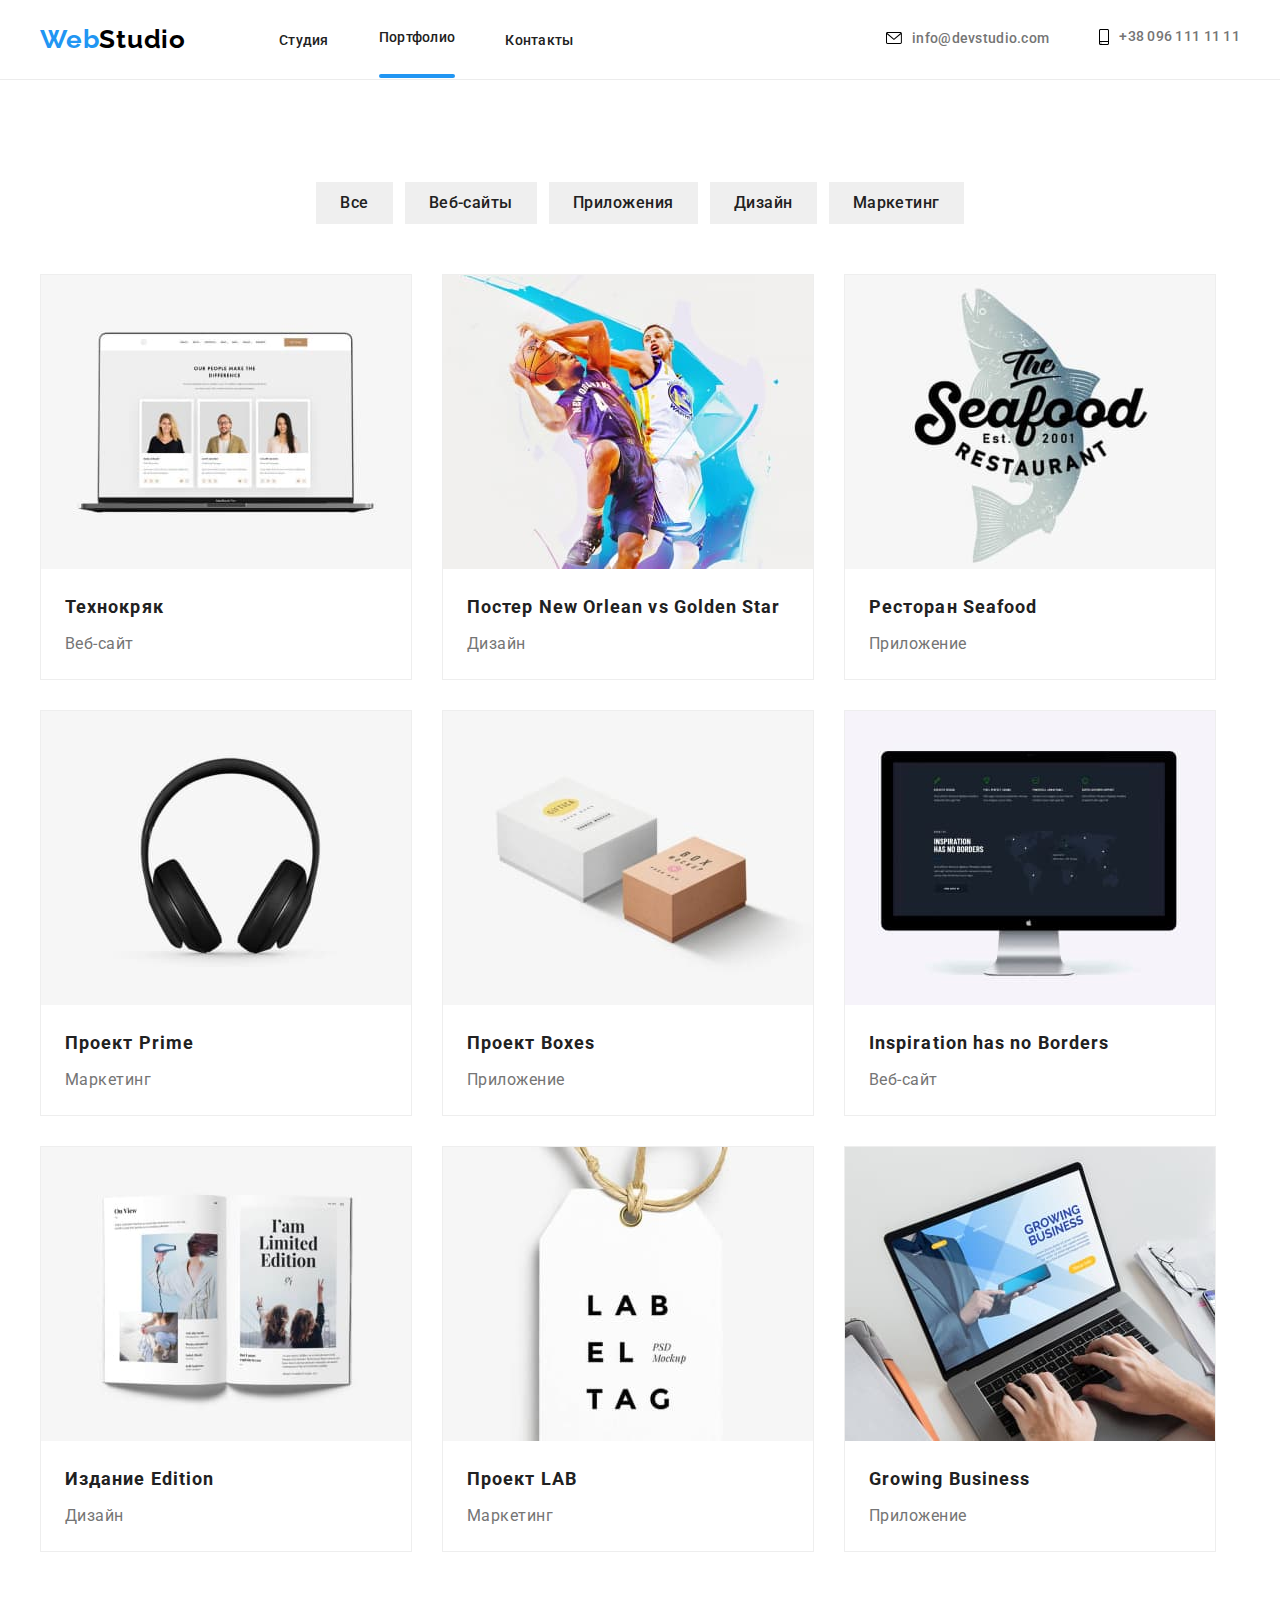
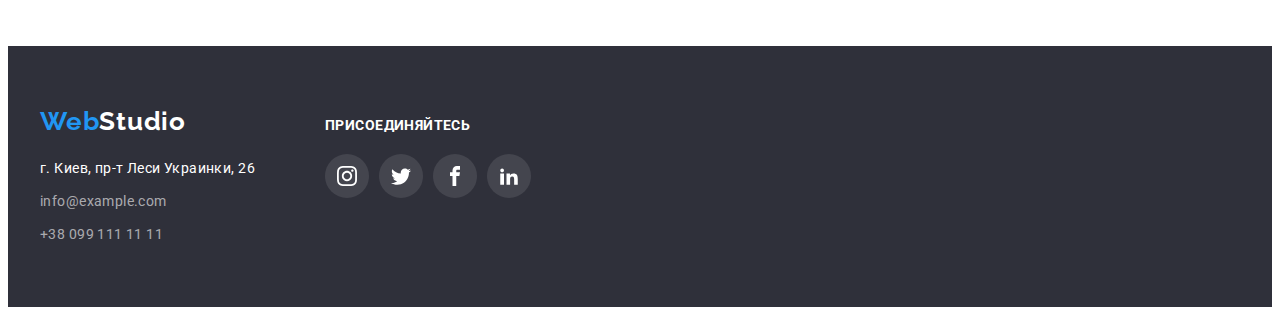
==== portfolio.html @ f1d1b4cc "create hw-06" ====
<!DOCTYPE html>
<html lang="ru">
  <head>
    <meta charset="UTF-8" />
    <meta http-equiv="X-UA-Compatible" content="IE=edge" />
    <meta name="viewport" content="width=device-width, initial-scale=1.0" />
    <link
      rel="stylesheet"
      href="https://cdnjs.cloudflare.com/ajax/libs/modern-normalize/1.1.0/modern-normalize.min.css"
      integrity="sha512-wpPYUAdjBVSE4KJnH1VR1HeZfpl1ub8YT/NKx4PuQ5NmX2tKuGu6U/JRp5y+Y8XG2tV+wKQpNHVUX03MfMFn9Q=="
      crossorigin="anonymous"
      referrerpolicy="no-referrer"
    />
    <link rel="stylesheet" href="./css/styles.css" />
    <link rel="preconnect" href="https://fonts.googleapis.com" />
    <link rel="preconnect" href="https://fonts.gstatic.com" crossorigin />
    <link
      href="https://fonts.googleapis.com/css2?family=Raleway:wght@700&family=Roboto:wght@400;500;700;900&display=swap"
      rel="stylesheet"
    />
    <title>Портфолио</title>
  </head>
  <body>
    <!--heder-->
    <header class="heder">
      <div class="container heder-content">
        <nav class="heder-nav">
          <a class="link-logo heder-logo" href="/"
            ><span class="top-logo"
              ><span class="logo-color" lang="en">Web</span>Studio
            </span>
          </a>
          <ul class="list-page">
            <li class="item-list-page">
              <a class="link-page" href="./index.html">Студия</a>
            </li>
            <li class="item-list-page">
              <a class="link-page current-page" href="./portfolio.html"
                >Портфолио</a
              >
            </li>
            <li class="item-list-page">
              <a class="link-page" href="Контакты/">Контакты</a>
            </li>
          </ul>
        </nav>

        <ul class="list-contacts">
          <li class="list-contacts-item">
            <a class="contacts" href="mailto:info@devstudio.com">
              <svg class="contacts-icon" width="16" height="12">
                <use href="./images/icons.svg#icon-envelope"></use>
              </svg>
              info@devstudio.com</a
            >
          </li>
          <li class="list-contacts-item">
            <a class="contacts" href="tel:+380961111111">
              <svg class="contacts-icon" width="10" height="16">
                <use href="./images/icons.svg#icon-smartphone"></use>
              </svg>
              +38 096 111 11 11</a
            >
          </li>
        </ul>
      </div>
    </header>
    <!--main content-->
    <main>
      <section class="section">
        <div class="container">
          <!--menu-filter-->
          <div class="container-buttons">
            <ul class="list-filter">
              <li class="list-filter-item">
                <button class="link" type="button">Все</button>
              </li>
              <li class="list-filter-item">
                <button class="link" type="button">Веб-сайты</button>
              </li>
              <li class="list-filter-item">
                <button class="link" type="button">Приложения</button>
              </li>
              <li class="list-filter-item">
                <button class="link" type="button">Дизайн</button>
              </li>
              <li class="list-filter-item">
                <button class="link" type="button">Маркетинг</button>
              </li>
            </ul>
          </div>

          <!--item list-->

          <h1 class="visually-hidden">Портфолио WebStudio</h1>

          <div class="container-projects">
            <ul class="projects-list">
              <li class="projects-item">
                <a class="projects-link" href="">
                  <div class="projects-thumb">
                    <img
                      src="./images/project-1.jpg"
                      alt="пример вебсайта Технокряк"
                      width="370"
                      height="294"
                    />
                    <div class="filter-description">
                      <p class="filter-description-text">
                        Ресурс предлагает комплексные предложения с разным
                        уровнем функционала и сервисов. Все это позволит
                        посетителю получить исчерпывающие сведения о компании
                        или частном лице.
                      </p>
                    </div>
                  </div>
                  <div class="description-projects">
                    <h2 class="projects-title">Технокряк</h2>
                    <p class="filter-title">Веб-сайт</p>
                  </div>
                </a>
              </li>
              <li class="projects-item">
                <a class="projects-link" href="">
                  <div class="projects-thumb">
                    <img
                      src="./images/project-2.jpg"
                      alt="постер баскетбольной команды"
                      width="370"
                      height="294"
                    />
                    <div class="filter-description">
                      <p class="filter-description-text">
                        Ресурс предлагает комплексные предложения с разным
                        уровнем функционала и сервисов. Все это позволит
                        посетителю получить исчерпывающие сведения о компании
                        или частном лице.
                      </p>
                    </div>
                  </div>
                  <div class="description-projects">
                    <h2 class="projects-title">
                      Постер <span lang="en">New Orlean vs Golden Star</span>
                    </h2>
                    <p class="filter-title">Дизайн</p>
                  </div>
                </a>
              </li>
              <li class="projects-item">
                <a class="projects-link" href="">
                  <div class="projects-thumb">
                    <img
                      src="./images/project-3.jpg"
                      alt="приложение для ресторана морепродуктов"
                      width="370"
                      height="294"
                    />
                    <div class="filter-description">
                      <p class="filter-description-text">
                        Ресурс предлагает комплексные предложения с разным
                        уровнем функционала и сервисов. Все это позволит
                        посетителю получить исчерпывающие сведения о компании
                        или частном лице.
                      </p>
                    </div>
                  </div>
                  <div class="description-projects">
                    <h2 class="projects-title">
                      Ресторан <span lang="en">Seafood</span>
                    </h2>
                    <p class="filter-title">Приложение</p>
                  </div>
                </a>
              </li>
              <li class="projects-item">
                <a class="projects-link" href="">
                  <div class="projects-thumb">
                    <img
                      src="./images/project-4.jpg"
                      alt="маркетинг проект Прайм"
                      width="370"
                      height="294"
                    />
                    <div class="filter-description">
                      <p class="filter-description-text">
                        Ресурс предлагает комплексные предложения с разным
                        уровнем функционала и сервисов. Все это позволит
                        посетителю получить исчерпывающие сведения о компании
                        или частном лице.
                      </p>
                    </div>
                  </div>

                  <div class="description-projects">
                    <h2 class="projects-title">
                      Проект <span lang="en">Prime</span>
                    </h2>
                    <p class="filter-title">Маркетинг</p>
                  </div>
                </a>
              </li>
              <li class="projects-item">
                <a class="projects-link" href="">
                  <div class="projects-thumb">
                    <img
                      src="./images/project-5.jpg"
                      alt="проект Коробки"
                      width="370"
                      height="294"
                    />
                    <div class="filter-description">
                      <p class="filter-description-text">
                        Ресурс предлагает комплексные предложения с разным
                        уровнем функционала и сервисов. Все это позволит
                        посетителю получить исчерпывающие сведения о компании
                        или частном лице.
                      </p>
                    </div>
                  </div>

                  <div class="description-projects">
                    <h2 class="projects-title">
                      Проект <span lang="en">Boxes</span>
                    </h2>
                    <p class="filter-title">Приложение</p>
                  </div>
                </a>
              </li>
              <li class="projects-item">
                <a class="projects-link" href="">
                  <div class="projects-thumb">
                    <img
                      src="./images/project-6.jpg"
                      alt="проект Вдохновение не имеет границ "
                      width="370"
                      height="294"
                    />
                    <div class="filter-description">
                      <p class="filter-description-text">
                        Ресурс предлагает комплексные предложения с разным
                        уровнем функционала и сервисов. Все это позволит
                        посетителю получить исчерпывающие сведения о компании
                        или частном лице.
                      </p>
                    </div>
                  </div>

                  <div class="description-projects">
                    <h2 class="projects-title" lang="en">
                      Inspiration has no Borders
                    </h2>
                    <p class="filter-title">Веб-сайт</p>
                  </div>
                </a>
              </li>
              <li class="projects-item">
                <a class="projects-link" href="">
                  <div class="projects-thumb">
                    <img
                      src="./images/project-7.jpg"
                      alt="дизайн издания с ограниченным выпуском"
                      width="370"
                      height="294"
                    />
                    <div class="filter-description">
                      <p class="filter-description-text">
                        Ресурс предлагает комплексные предложения с разным
                        уровнем функционала и сервисов. Все это позволит
                        посетителю получить исчерпывающие сведения о компании
                        или частном лице.
                      </p>
                    </div>
                  </div>

                  <div class="description-projects">
                    <h2 class="projects-title">
                      Издание <span lang="en">Edition</span>
                    </h2>
                    <p class="filter-title">Дизайн</p>
                  </div>
                </a>
              </li>
              <li class="projects-item">
                <a class="projects-link" href="">
                  <div class="projects-thumb">
                    <img
                      src="./images/project-8.jpg"
                      alt="проект маркировки продукта"
                      width="370"
                      height="294"
                    />
                    <div class="filter-description">
                      <p class="filter-description-text">
                        Ресурс предлагает комплексные предложения с разным
                        уровнем функционала и сервисов. Все это позволит
                        посетителю получить исчерпывающие сведения о компании
                        или частном лице.
                      </p>
                    </div>
                  </div>

                  <div class="description-projects">
                    <h2 class="projects-title">
                      Проект <span lang="en">LAB</span>
                    </h2>
                    <p class="filter-title">Маркетинг</p>
                  </div>
                </a>
              </li>
              <li class="projects-item">
                <a class="projects-link" href="">
                  <div class="projects-thumb">
                    <img
                      src="./images/project-9.jpg"
                      alt="приложение для растущего бизнеса"
                      width="370"
                      height="294"
                    />
                    <div class="filter-description">
                      <p class="filter-description-text">
                        Ресурс предлагает комплексные предложения с разным
                        уровнем функционала и сервисов. Все это позволит
                        посетителю получить исчерпывающие сведения о компании
                        или частном лице.
                      </p>
                    </div>
                  </div>

                  <div class="description-projects">
                    <h2 class="projects-title" lang="en">Growing Business</h2>
                    <p class="filter-title">Приложение</p>
                  </div>
                </a>
              </li>
            </ul>
          </div>
        </div>
      </section>
    </main>

    <!--footer-->
    <!--footer-->
    <footer class="footer">
      <div class="container footer-content">
        <div class="footer-addres">
          <a class="link-logo footer-logo" href="/"
            ><span class="bottom-logo"
              ><span class="logo-color" lang="en">Web</span>Studio</span
            >
          </a>

          <address class="address-title">
            <p class="address-item">г. Киев, пр-т Леси Украинки, 26</p>
            <ul class="list-contacts footer-list">
              <li class="contacts-item footer-link">
                <a class="address-link" href="mailto:info@example.com"
                  >info@example.com</a
                >
              </li>
              <li class="contacts-item footer-link">
                <a class="address-link" href="tel:+380991111111"
                  >+38 099 111 11 11</a
                >
              </li>
            </ul>
          </address>
        </div>
        <div class="footer-socials">
          <h3 class="title-socials">присоединяйтесь</h3>
          <ul class="socials">
            <li class="footer-socials-list">
              <a
                href="https://www.instagram.com/"
                target="_blank"
                class="socials-list-link"
              >
                <svg class="footer-icon-socials" width="20" height="20">
                  <use href="./images/icons.svg#icon-instagram"></use>
                </svg>
              </a>
            </li>
            <li class="footer-socials-list">
              <a
                href="https://twitter.com/"
                target="_blank"
                class="socials-list-link"
              >
                <svg class="footer-icon-socials" width="20" height="20">
                  <use href="./images/icons.svg#icon-twitter"></use>
                </svg>
              </a>
            </li>
            <li class="footer-socials-list">
              <a
                href="https://facebook.com/"
                target="_blank"
                class="socials-list-link"
              >
                <svg class="footer-icon-socials" width="20" height="20">
                  <use href="./images/icons.svg#icon-facebook"></use>
                </svg>
              </a>
            </li>
            <li class="footer-socials-list">
              <a
                href="https://www.linkedin.com/"
                target="_blank"
                class="socials-list-link"
              >
                <svg class="footer-icon-socials" width="20" height="20">
                  <use href="./images/icons.svg#icon-linkedin2"></use>
                </svg>
              </a>
            </li>
          </ul>
        </div>
      </div>
    </footer>
  </body>
</html>
---- css/styles.css ----
/*---------------Студия---------------*/
/*---------------variables---------------*/

:root {
  --title-hero-color: #ffffff;
  --title-color: #212121;
  --after-title-color: #757575;
  --main-btn-color: #212121;
  --text-color: #757575;
  --accent-color: #2196f3;
  --contact-color: #757575;
  --nav-link-color: #212121;
  --focus-color: #ffffff;
  --accent-btn-color: #ffffff;
  --top-logo-color: #000000;
  --bottom-logo-color: #ffffff;
  --socials-icon-color: #afb1b8;
  --icon-color: #afb1b8;
  --timing-function: cubic-bezier(0.4, 0, 0.2, 1);
}

p,
h1,
h2,
h3,
h4,
h5,
h6 {
  margin: 0;
}

ul {
  margin: 0;
  padding-left: 0;
}

img {
  display: block;
}

body {
  font-family: "Roboto", sans-serif;
  color: #212121;
  padding-top: 80px;
}

/*---------------heder general---------------*/

.heder {
  position: fixed;
  z-index: 1;
  width: 100%;
  top: 0;
  left: 0;
  background-color: #fff;
  padding-top: 24px;
  padding-bottom: 24px;
  border-bottom: 1px solid #ececec;
}
.container {
  width: 1200px;
  margin: 0 auto;
  padding: 0 15px;
}

.heder-content {
  display: flex;
  align-items: center;
}

.heder-nav {
  display: flex;
  align-items: center;
}

/*---------------top-logo---------------*/

.nav-content {
  display: block;
  align-items: center;
  justify-content: space-around;
}

.link-logo {
  display: block;
  text-decoration: none;
  list-style: none;
}

.heder-logo {
  margin-right: 93px;
}

.top-logo,
.bottom-logo {
  font-family: "Raleway", sans-serif;
  font-weight: 700;
  font-size: 26px;
  line-height: 1.19;
  letter-spacing: 0.03em;
  color: var(--top-logo-color);
}

.logo-color {
  color: var(--accent-color);
}

.list-page {
  display: flex;
  flex-direction: row;
  list-style: none;
}

.item-list-page:not(:last-child) {
  margin-right: 50px;
}

.link-page {
  text-decoration: none;
  font-family: "Roboto";
  font-style: normal;
  font-weight: 500;
  font-size: 14px;
  line-height: 1.14;
  letter-spacing: 0.02em;
  color: var(--nav-link-color);
  transition: color 250ms var(--timing-function);
}

.link-page:hover,
.link-page:focus {
  color: var(--accent-color);
}

.current-page {
  position: relative;
  display: block;
}

.current-page::after {
  content: "";
  position: absolute;
  bottom: -32px;
  display: block;
  width: 100%;
  height: 4px;
  background-color: var(--accent-color);
  border-radius: 2px;
}

/*---------------contacts--------------- */

.list-contacts {
  display: flex;
  list-style: none;
  margin-left: auto;
}

.list-contacts-item:not(:last-child) {
  margin-right: 50px;
}

.contacts-item {
  margin-right: 50px;
}
.contacts {
  font-style: normal;
  font-weight: 500;
  font-size: 14px;
  line-height: 1.14;
  letter-spacing: 0.02em;
  color: var(--contact-color);
  text-decoration: none;
}

.contacts-icon {
  display: inline-block;
  margin-right: 10px;
  fill: #000000;
}

.contacts {
  display: inline-flex;
  align-items: center;
  text-decoration: none;
  transition: color 250ms var(--timing-function);
}

.contacts:hover,
.contacts:focus {
  color: var(--accent-color);
}

.contacts:hover,
.contacts:focus .contacts-icon {
  fill: var(--accent-color);
}

/*---------------main--------------- */

/*---------------hero--------------- */

.section-hero {
  background-image: linear-gradient(
      rgba(47, 48, 58, 0.4),
      rgba(47, 48, 58, 0.4)
    ),
    url(../images/hero-bg.jpg);
  background-repeat: no-repeat;
  background-position: center;
  background-size: 1600px;
  background-color: #c4c4c4;

  padding-top: 200px;
  padding-bottom: 200px;
}

.section {
  padding-top: 94px;
  padding-bottom: 94px;
}

.title-hero {
  font-weight: 900;
  font-size: 44px;
  line-height: 1.36;
  text-align: center;
  letter-spacing: 0.06em;
  text-transform: uppercase;
  color: var(--title-hero-color);
  width: 696px;
  margin: 0 auto;
  margin-bottom: 30px;
  align-items: center;
}
.buttons {
  display: block;
  font-family: "Roboto";
  font-style: normal;
  font-weight: 700;
  font-size: 16px;
  line-height: 1.87;
  align-items: center;
  text-align: center;
  letter-spacing: 0.06em;
  color: var(--accent-btn-color);
  background: var(--accent-color);
  cursor: pointer;
  width: 200px;
  height: 50px;
  padding: 10px 32px;
  border: 0;
  border-radius: 4px;
  border-color: transparent;
  margin: 0 auto;
  white-space: nowrap;
}

/* ------------modal window-----------*/

.backdrop {
  position: fixed;
  z-index: 2;
  top: 0;
  left: 0;
  width: 100%;
  height: 100%;
  background-color: rgba(0, 0, 0, 0.2);
}

.backdrop.is-hidden {
  visibility: hidden;
  opacity: 0;
  pointer-events: none;
  transition: opacity 250ms var(--timing-function),
    visibility 250ms var(--timing-function);
}

.modal {
  position: absolute;
  top: 50%;
  left: 50%;
  transform: translate(-50%, -50%);
  min-width: 528px;
  min-height: 581px;
  background-color: #ffffff;
  box-shadow: 0px 1px 3px rgba(0, 0, 0, 0.12), 0px 1px 1px rgba(0, 0, 0, 0.14),
    0px 2px 1px rgba(0, 0, 0, 0.2);
  border-radius: 4px;
  transition: transform 250ms var(--timing-function);
}

.backdrop.is-hidden .modal {
  transform: translate(-50%, -50%) scale(0.1);
}

.modal-close-btn {
  position: absolute;
  top: 8px;
  right: 8px;
  display: flex;
  justify-content: center;
  align-items: center;
  padding: 0;
  margin: 0;
  width: 30px;
  height: 30px;
  background: #ffffff;
  border: 1px solid rgba(0, 0, 0, 0.1);
  border-radius: 50%;
  cursor: pointer;
}

.modal-title {
  margin: 40px 40px 12px 40px;
  font-family: "Roboto";
  font-style: normal;
  font-weight: 700;
  font-size: 20px;
  line-height: 1.15;
  text-align: center;
  letter-spacing: 0.03em;
  color: #212121;
}

/*---------------feature-list--------------- */

.feature {
  display: flex;
  flex-direction: row;
  justify-content: space-around;
}

.feature-list {
  display: flex;
  flex-wrap: nowrap;
  gap: 30px;
  list-style: none;
}

.feature-list-item {
  display: flex;
  flex-direction: column;
  width: 270px;
}

.icon-conteiner {
  background: #f5f4fa;
  border-radius: 4px;
  display: flex;
  justify-content: center;
  padding: 25px 0;
  width: 270px;
  height: 120px;
  margin-bottom: 30px;
}

.feature-title {
  text-align: left;
  font-weight: 700;
  font-size: 14px;
  line-height: 1.14;
  letter-spacing: 0.03em;
  text-transform: uppercase;
  color: var(--title-color);
  margin-bottom: 10px;
}

.feature-description {
  text-align: left;
  font-weight: 400;
  font-size: 14px;
  line-height: 1.71;
  letter-spacing: 0.03em;
  color: var(--after-title-color);
}

/*-------------what are we doing------------ */

.section-work {
  display: flex;
  justify-content: center;
  padding-bottom: 94px;
}

.section-title {
  font-weight: 700;
  font-size: 36px;
  line-height: 1.16;
  text-align: center;
  letter-spacing: 0.03em;
  color: var(--title-color);
  margin-bottom: 50px;
}

.list-work {
  list-style: none;
  display: flex;
  flex-wrap: wrap;
  gap: 30px;
  flex-basis: calc((100%-60px) / 3);
}

.work-list-item {
  position: relative;
}

.work-label {
  position: absolute;
  bottom: 0;
  left: 0;
  width: 370px;
  height: 70px;
  display: flex;
  justify-content: center;
  align-items: center;
  background-color: rgba(47, 48, 58, 0.8);
}

.label-text {
  font-family: "Roboto";
  font-style: normal;
  font-weight: 700;
  font-size: 14px;
  line-height: 16px;
  text-align: center;
  letter-spacing: 0.03em;
  text-transform: uppercase;
  color: #ffffff;
}

/*---------------our team--------------- */

.team-section {
  background: #f5f4fa;
}

.list-people {
  list-style: none;
  display: flex;
  flex-wrap: wrap;
  gap: 30px;
  flex-basis: calc((100%-90px) / 4);
}

.list-people-item {
  background-color: #ffffff;
  width: 270px;
  margin: 0;
  box-shadow: 0px 1px 3px rgba(0, 0, 0, 0.12), 0px 1px 1px rgba(0, 0, 0, 0.14),
    0px 2px 1px rgba(0, 0, 0, 0.2);
  border-radius: 0px 0px 4px 4px;
}

.decription-team {
  padding: 30px 32px;
}

.name {
  text-align: center;
  font-weight: 500;
  font-size: 16px;
  line-height: 1.18;
  letter-spacing: 0.03em;
  color: var(--title-color);
  margin-bottom: 10px;
}

.position {
  text-align: center;
  font-weight: 400;
  font-size: 16px;
  line-height: 1.18;
  letter-spacing: 0.03em;
  color: var(--after-title-color);
  margin-bottom: 16px;
}

.socials {
  list-style: none;
  display: flex;
  justify-content: center;
}

.socials-list:not(:last-child) {
  margin-right: 10px;
}

.socials-list {
  width: 44px;
  height: 44px;
}

.socials-list-link {
  display: flex;
  justify-content: center;
  align-items: center;
  width: 100%;
  height: 100%;
  transition: background-color, fill 250ms var(--timing-function);
}

.socials-list-link:hover,
.socials-list-link:focus {
  background-color: var(--accent-color);
  fill: #ffffff;
  border-radius: 50%;
}

.socials-list-link:hover .icon-socials {
  fill: #ffffff;
}

.socials-list-link:focus .icon-socials {
  fill: #ffffff;
}

.icon-socials {
  fill: var(--socials-icon-color);
  transition: fill 250ms var(--timing-function);
}

/*---------------Clients---------------*/

.list-clients {
  list-style: none;
  display: flex;
  align-items: center;
  flex-wrap: wrap;
  gap: 30px;
  flex-basis: calc((100%-150px) / 6);
}

.clients-item {
  width: 170px;
  height: 92px;
}
.clients-item-list {
  display: inline-block;
  width: 100%;
  height: 100%;
  padding: 16px 32px;
  border: 1px solid #afb1b8;
  border-radius: 4px;
  cursor: pointer;
  transition: border-color 250ms var(--timing-function);
}

.clients-item-list:focus .icon-company {
  fill: var(--accent-color);
}
.clients-item-list:hover .icon-company {
  fill: var(--accent-color);
}

.clients-item-list:hover,
.clients-item-list:focus .clients-item-list {
  border-color: var(--accent-color);
}

.icon-company {
  fill: var(--icon-color);
  transition: fill 250ms var(--timing-function);
}

/*---------------footer general---------------*/

/*---------------buttom-logo---------------*/

.footer {
  background-color: #2f303a;
  padding-top: 60px;
  padding-bottom: 60px;
}

.footer-addres {
  margin-right: 70px;
}

.footer-content {
  display: flex;
}

.footer-logo {
  display: inline-block;
  margin-bottom: 20px;
}

.bottom-logo {
  color: var(--bottom-logo-color);
}

/*---------------address---------------*/

.address-title {
  font-style: normal;
  font-weight: 400;
  font-size: 14px;
  line-height: 1.71;
  letter-spacing: 0.03em;
  color: #ffffff;
}

.address-item {
  margin-bottom: 9px;
}

.footer-list {
  display: block;
}

.footer-link:not(:last-child) {
  margin-bottom: 9px;
}

.address-link {
  font-style: normal;
  font-weight: 400;
  font-size: 14px;
  line-height: 1.71;
  letter-spacing: 0.03em;
  color: rgba(255, 255, 255, 0.6);
  text-decoration: none;
  transition: color 250ms var(--timing-function);
}

.address-link:hover,
.address-link:focus {
  color: var(--accent-color);
}

.footer-socials {
  padding-top: 12px;
}

.title-socials {
  font-family: "Roboto";
  font-style: normal;
  font-weight: 700;
  font-size: 14px;
  line-height: 1.14;
  letter-spacing: 0.03em;
  text-transform: uppercase;
  color: #ffffff;
  margin-bottom: 20px;
}

.footer-socials-list {
  width: 44px;
  height: 44px;
  background-color: rgba(255, 255, 255, 0.1);
  border-radius: 50%;
}

.footer-icon-socials {
  fill: #ffffff;
}

.footer-socials-list:not(:last-child) {
  margin-right: 10px;
}

/*---------------Портфолио---------------*/

/*---------------main---------------*/

.section {
  padding-top: 94px;
  padding-bottom: 94px;
}

/*---------------button-filter---------------*/

.container-buttons {
  display: flex;
  justify-content: center;
  margin-bottom: 50px;
}

.list-filter {
  list-style: none;
}

.list-filter-item:not(:last-child) {
  margin-right: 8px;
}

.list-filter-item {
  display: inline-block;
}

.link {
  font-family: "Roboto";
  font-style: normal;
  font-weight: 500;
  font-size: 16px;
  line-height: 1.62;
  text-align: center;
  letter-spacing: 0.03em;
  color: var(--main-btn-color);
  cursor: pointer;
  padding: 6px 22px;
  border-color: transparent;
  transition: background-color, color, box-shadow 250ms var(--timing-function);
}

.link:focus,
.link:hover {
  background-color: var(--accent-color);
  color: var(--focus-color);
  box-shadow: 0px 3px 1px rgba(0, 0, 0, 0.1), 0px 1px 2px rgba(0, 0, 0, 0.08),
    0px 2px 2px rgba(0, 0, 0, 0.12);
  border-radius: 4px;
}

/*---------------item list---------------*/

.visually-hidden {
  position: absolute;
  width: 1px;
  height: 1px;
  margin: -1px;
  border: 0;
  padding: 0;
  white-space: nowrap;
  clip-path: inset(100%);
  clip: rect(0 0 0 0);
  overflow: hidden;
}

.container-projects {
  display: flex;
}

.projects-list {
  display: flex;
  flex-wrap: wrap;
  gap: 30px;
  list-style: none;
}

.projects-item {
  width: 370px;
  border: 1px solid #eeeeee;
  transition: box-shadow 250ms var(--timing-function);
}

.projects-item:hover,
.projects-item:focus {
  box-shadow: 0px 3px 1px rgba(0, 0, 0, 0.1), 0px 1px 2px rgba(0, 0, 0, 0.08),
    0px 2px 2px rgba(0, 0, 0, 0.12);
  border-radius: 4px;
}

.projects-item:hover .filter-description {
  transform: translateY(0%);
}
.projects-link:focus .filter-description {
  transform: translateY(0%);
}

.projects-link {
  text-decoration: none;
}
.projects-thumb {
  position: relative;
  overflow: hidden;
}

.description-projects {
  padding: 20px 24px;
}

.projects-title {
  font-style: normal;
  font-weight: 700;
  font-size: 18px;
  line-height: 2;
  letter-spacing: 0.06em;
  color: var(--title-color);
  margin-bottom: 4px;
}

.filter-title {
  font-weight: 400;
  font-size: 16px;
  line-height: 1.88;
  letter-spacing: 0.03em;
  color: var(--after-title-color);
}

.filter-description {
  position: absolute;
  pointer-events: none;
  top: 0%;
  left: 0;
  width: 370px;
  height: 294px;
  padding: 63px 24px;
  background-color: rgba(33, 150, 243, 0.9);
  transform: translateY(101%);
  transition: transform 250ms var(--timing-function);
}

.filter-description-text {
  font-family: "Roboto";
  font-style: normal;
  font-weight: 400;
  font-size: 18px;
  line-height: 1.56;
  letter-spacing: 0.03em;
  color: #ffffff;
  text-align: left;
}
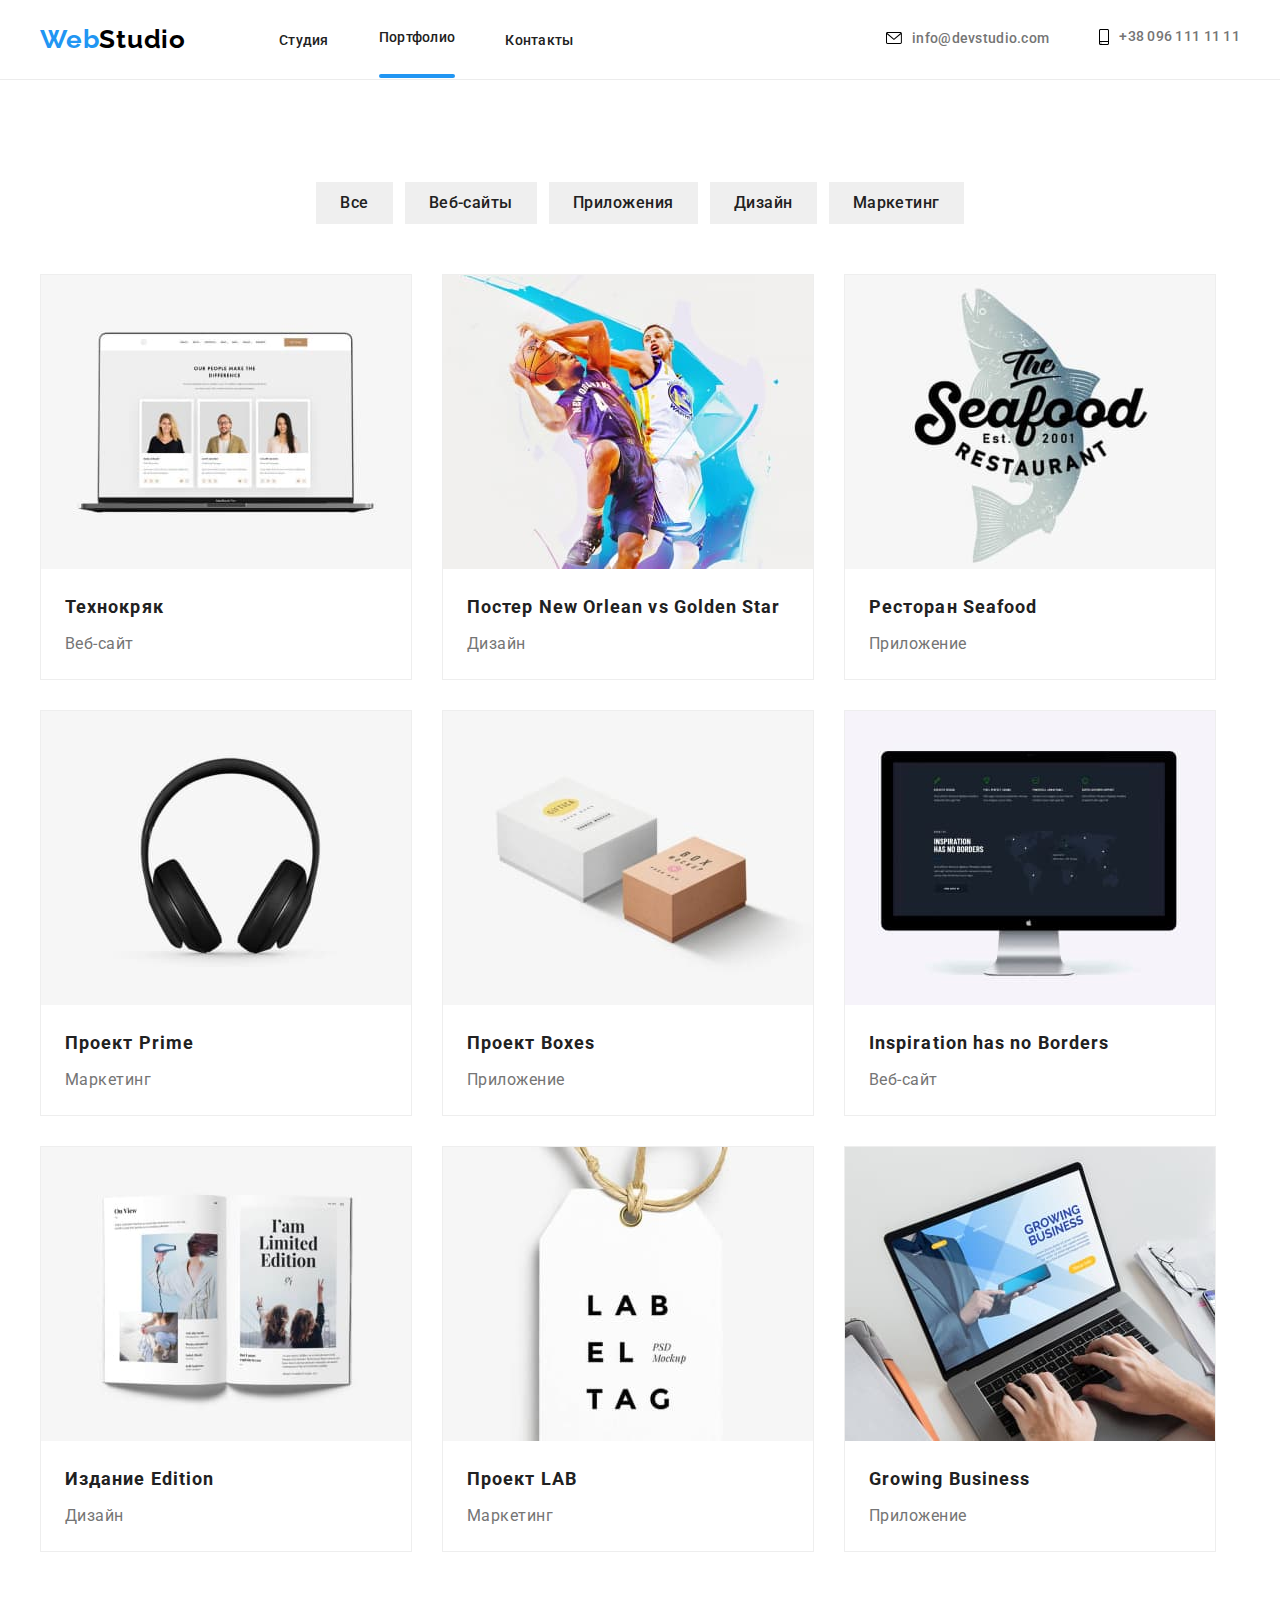
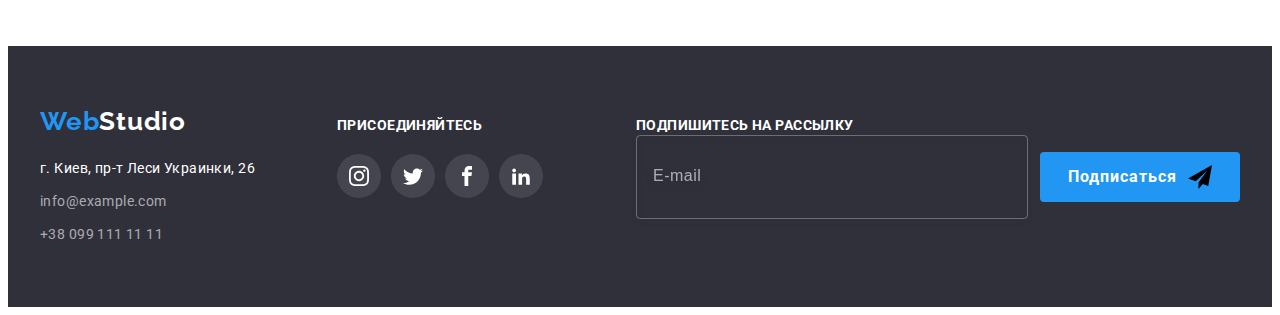
==== commit 191b142f: "hw-06-fix" ====
--- a/portfolio.html
+++ b/portfolio.html
@@ -414,6 +414,26 @@
             </li>
           </ul>
         </div>
+        <div class="footer-form">
+          <input
+            id="footer-label"
+            class="footer-input"
+            type="email"
+            name="footer-email"
+            placeholder="E-mail"
+            required
+            title="info@gmail.com"
+          />
+          <label class="form-footer" for="footer-label"
+            >Подпишитесь на рассылку</label
+          >
+        </div>
+        <div class="button-send">
+          <svg class="icon-send-form" width="24" height="24">
+            <use href="./images/icons.svg#icon-send-form"></use>
+          </svg>
+          <button class="buttons-footer" type="submit">Подписаться</button>
+        </div>
       </div>
     </footer>
   </body>
--- a/css/styles.css
+++ b/css/styles.css
@@ -277,6 +277,7 @@
 }
 
 .modal {
+  padding: 40px;
   position: absolute;
   top: 50%;
   left: 50%;
@@ -309,10 +310,47 @@
   border: 1px solid rgba(0, 0, 0, 0.1);
   border-radius: 50%;
   cursor: pointer;
-}
-
+  transition: border-color, fill 250ms var(--timing-function);
+}
+
+.modal-close-btn:focus,
+.modal-close-btn:hover .modal-icon-btn {
+  fill: var(--accent-color);
+}
+.modal-close-btn:hover {
+  border-color: var(--accent-color);
+}
+.modal-close-btn:focus {
+  outline: var(--accent-color);
+  border-color: var(--accent-color);
+}
+
+.form-wrapp,
+.form-wrapper {
+  position: relative;
+}
+
+.form-wrapp {
+  margin-bottom: 28px;
+}
+
+.form-wrapper {
+  margin-bottom: 20px;
+}
+.modal-label {
+  position: absolute;
+  left: 0;
+  top: -18px;
+}
+
+.icon-person-form {
+  position: absolute;
+  left: 12px;
+  top: 50%;
+  transform: translateY(-50%);
+  transition: fill 250ms var(--timing-function);
+}
 .modal-title {
-  margin: 40px 40px 12px 40px;
   font-family: "Roboto";
   font-style: normal;
   font-weight: 700;
@@ -320,7 +358,146 @@
   line-height: 1.15;
   text-align: center;
   letter-spacing: 0.03em;
-  color: #212121;
+  color: var(--title-color);
+  margin-bottom: 30px;
+}
+
+.modal-label {
+  font-family: "Roboto";
+  font-style: normal;
+  font-weight: 400;
+  font-size: 12px;
+  line-height: 1.16;
+  letter-spacing: 0.01em;
+  color: var(--after-title-color);
+}
+
+.modal-input {
+  width: 100%;
+  height: 40px;
+  padding-left: 42px;
+  background-color: transparent;
+  font-family: "Roboto";
+  font-style: normal;
+  font-weight: 400;
+  font-size: 14px;
+  line-height: 16px;
+  letter-spacing: 0.01em;
+  border: 1px solid rgba(33, 33, 33, 0.2);
+  border-radius: 4px;
+  cursor: pointer;
+  transition: border-color, outline 250ms var(--timing-function);
+}
+.modal-input:hover {
+  border-color: var(--accent-color);
+}
+
+.modal-input:focus ~ .icon-person-form {
+  fill: var(--accent-color);
+}
+
+.modal-input:hover ~ .icon-person-form {
+  fill: var(--accent-color);
+}
+
+.modal-input:focus {
+  outline: var(--accent-color);
+}
+
+.modal-input:focus {
+  border-color: var(--accent-color);
+}
+
+.icon-person-form:hover {
+  fill: var(--accent-color);
+}
+
+.modal-input::placeholder {
+  font-family: "Roboto";
+  font-style: normal;
+  font-weight: 400;
+  font-size: 14px;
+  line-height: 1.14;
+  letter-spacing: 0.01em;
+  color: rgba(117, 117, 117, 0.5);
+}
+
+.comment-text {
+  width: 100%;
+  height: 120px;
+  padding: 12px 16px;
+  font-family: "Roboto";
+  font-style: normal;
+  font-weight: 400;
+  font-size: 14px;
+  line-height: 1.14;
+  letter-spacing: 0.01em;
+  resize: none;
+  border: 1px solid rgba(33, 33, 33, 0.2);
+  border-radius: 4px;
+}
+
+.comment-text::placeholder {
+  font-family: "Roboto";
+  font-style: normal;
+  font-weight: 400;
+  font-size: 14px;
+  line-height: 1.14;
+  letter-spacing: 0.01em;
+  color: rgba(117, 117, 117, 0.5);
+}
+
+.comment-text:focus {
+  border-color: var(--accent-color);
+  outline: var(--accent-color);
+}
+.comment-text:hover {
+  border-color: var(--accent-color);
+  outline: var(--accent-color);
+}
+
+.modal-check {
+  margin-bottom: 30px;
+}
+
+.check-text {
+  display: flex;
+  justify-content: center;
+  align-items: center;
+  font-family: "Roboto";
+  font-style: normal;
+  font-weight: 400;
+  font-size: 14px;
+  line-height: 1.74;
+  letter-spacing: 0.03em;
+  color: #757575;
+}
+
+.check-text::before {
+  content: "";
+  margin-right: 7px;
+  width: 16px;
+  height: 15px;
+  border: 2px solid #212121;
+  border-radius: 2px;
+}
+
+.input-check:checked + .check-text::before {
+  background-color: var(--accent-color);
+  border: none;
+  background-image: url(../images/che.svg);
+  background-repeat: no-repeat;
+  background-position: center;
+  box-shadow: 0px 1px 3px rgba(0, 0, 0, 0.12), 0px 1px 1px rgba(0, 0, 0, 0.14),
+    0px 2px 1px rgba(0, 0, 0, 0.2);
+}
+
+.accent-license {
+  font-weight: 400;
+  font-size: 14px;
+  line-height: 1.71;
+  letter-spacing: 0.03em;
+  color: var(--accent-color);
 }
 
 /*---------------feature-list--------------- */
@@ -574,6 +751,7 @@
 }
 
 .footer-addres {
+  width: 231px;
   margin-right: 70px;
 }
 
@@ -630,6 +808,7 @@
 }
 
 .footer-socials {
+  margin-right: 93px;
   padding-top: 12px;
 }
 
@@ -658,6 +837,85 @@
 
 .footer-socials-list:not(:last-child) {
   margin-right: 10px;
+}
+
+.footer-form {
+  position: relative;
+  display: flex;
+  flex-direction: column;
+  align-items: center;
+  justify-content: center;
+  margin-right: 12px;
+}
+
+.footer-input::placeholder {
+  font-style: normal;
+  font-weight: 400;
+  font-size: 16px;
+  line-height: 1.25px;
+  align-items: center;
+  letter-spacing: 0.03em;
+  color: rgba(255, 255, 255, 0.6);
+}
+
+.button-send {
+  position: relative;
+  display: flex;
+  align-items: center;
+}
+
+.icon-send-form {
+  position: absolute;
+  right: 28px;
+  top: 50%;
+  transform: translateY(-50%);
+}
+
+.footer-input {
+  width: 358px;
+  height: 50px;
+  padding: 16px;
+  border: 1px solid rgba(255, 255, 255, 0.3);
+  filter: drop-shadow(0px 4px 4px rgba(0, 0, 0, 0.15));
+  border-radius: 4px;
+  background-color: inherit;
+  color: #ffffff;
+}
+
+.form-footer {
+  position: absolute;
+  left: 0;
+  top: 12px;
+  font-family: "Roboto";
+  font-style: normal;
+  font-weight: 700;
+  font-size: 14px;
+  line-height: 1.14;
+  letter-spacing: 0.03em;
+  text-transform: uppercase;
+  color: #ffffff;
+}
+
+.buttons-footer {
+  display: block;
+  font-family: "Roboto";
+  font-style: normal;
+  font-weight: 700;
+  font-size: 16px;
+  line-height: 1.87;
+  align-items: center;
+  text-align: left;
+  letter-spacing: 0.06em;
+  color: var(--accent-btn-color);
+  background: var(--accent-color);
+  cursor: pointer;
+  width: 200px;
+  height: 50px;
+  padding: 10px 28px;
+  border: 0;
+  border-radius: 4px;
+  border-color: transparent;
+  margin: 0;
 }
 
 /*---------------Портфолио---------------*/
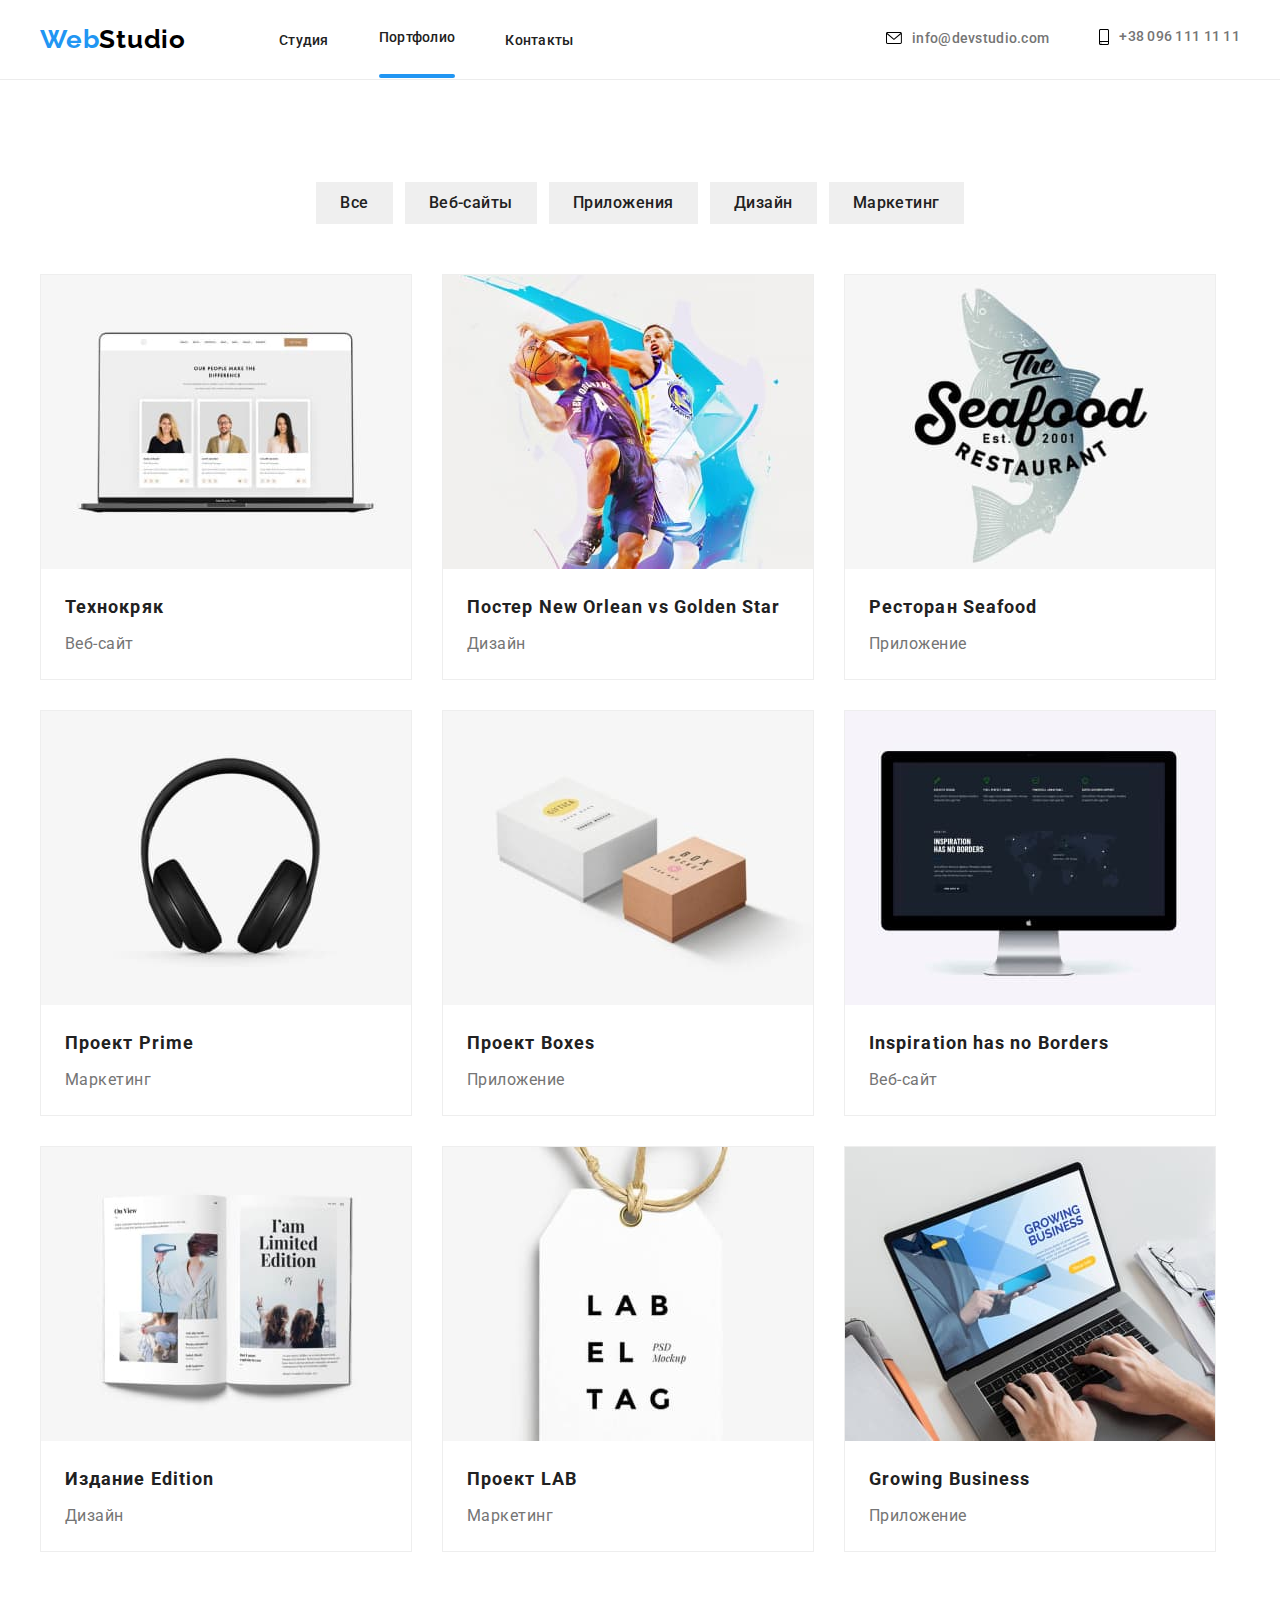
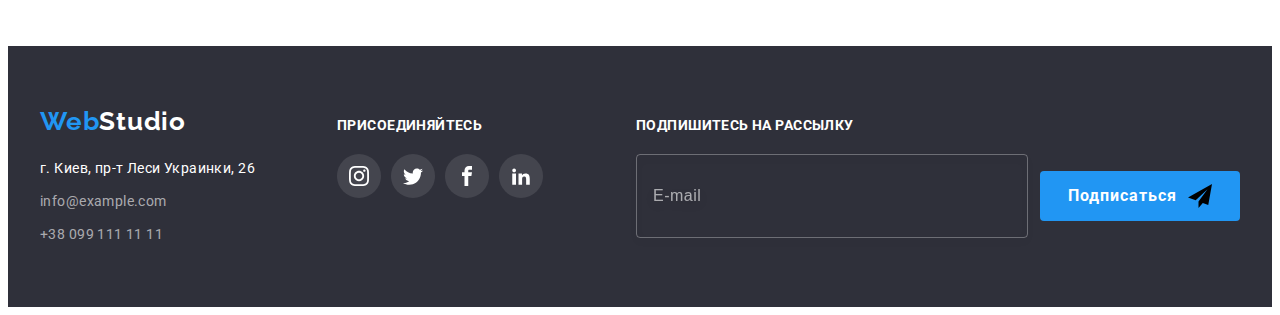
==== commit 2de7e135: "fix-dz" ====
--- a/portfolio.html
+++ b/portfolio.html
@@ -414,26 +414,31 @@
             </li>
           </ul>
         </div>
-        <div class="footer-form">
-          <input
-            id="footer-label"
-            class="footer-input"
-            type="email"
-            name="footer-email"
-            placeholder="E-mail"
-            required
-            title="info@gmail.com"
-          />
-          <label class="form-footer" for="footer-label"
-            >Подпишитесь на рассылку</label
-          >
-        </div>
-        <div class="button-send">
-          <svg class="icon-send-form" width="24" height="24">
-            <use href="./images/icons.svg#icon-send-form"></use>
-          </svg>
-          <button class="buttons-footer" type="submit">Подписаться</button>
-        </div>
+        <form name="subscribe" class="form-subscribe" autocomplete="on">
+          <div class="email-input">
+            <div class="footer-form">
+              <input
+                id="footer-label"
+                class="footer-input"
+                type="email"
+                name="footer-email"
+                placeholder="E-mail"
+                required
+                title="info@gmail.com"
+              />
+              <label class="form-footer" for="footer-label"
+                >Подпишитесь на рассылку</label
+              >
+            </div>
+
+            <div class="button-send">
+              <svg class="icon-send-form" width="24" height="24">
+                <use href="./images/icons.svg#icon-send-form"></use>
+              </svg>
+              <button class="buttons-footer" type="submit">Подписаться</button>
+            </div>
+          </div>
+        </form>
       </div>
     </footer>
   </body>
--- a/css/styles.css
+++ b/css/styles.css
@@ -176,7 +176,6 @@
 .contacts-icon {
   display: inline-block;
   margin-right: 10px;
-  fill: #000000;
 }
 
 .contacts {
@@ -742,7 +741,7 @@
 
 /*---------------footer general---------------*/
 
-/*---------------buttom-logo---------------*/
+/*---------------footer-logo---------------*/
 
 .footer {
   background-color: #2f303a;
@@ -768,7 +767,7 @@
   color: var(--bottom-logo-color);
 }
 
-/*---------------address---------------*/
+/*-----------footer address---------------*/
 
 .address-title {
   font-style: normal;
@@ -806,6 +805,8 @@
 .address-link:focus {
   color: var(--accent-color);
 }
+
+/* ---footer socials--- */
 
 .footer-socials {
   margin-right: 93px;
@@ -837,6 +838,13 @@
 
 .footer-socials-list:not(:last-child) {
   margin-right: 10px;
+}
+
+/* ---footer form--- */
+
+.email-input {
+  display: flex;
+  margin-top: 48px;
 }
 
 .footer-form {
@@ -885,7 +893,7 @@
 .form-footer {
   position: absolute;
   left: 0;
-  top: 12px;
+  top: -36px;
   font-family: "Roboto";
   font-style: normal;
   font-weight: 700;
